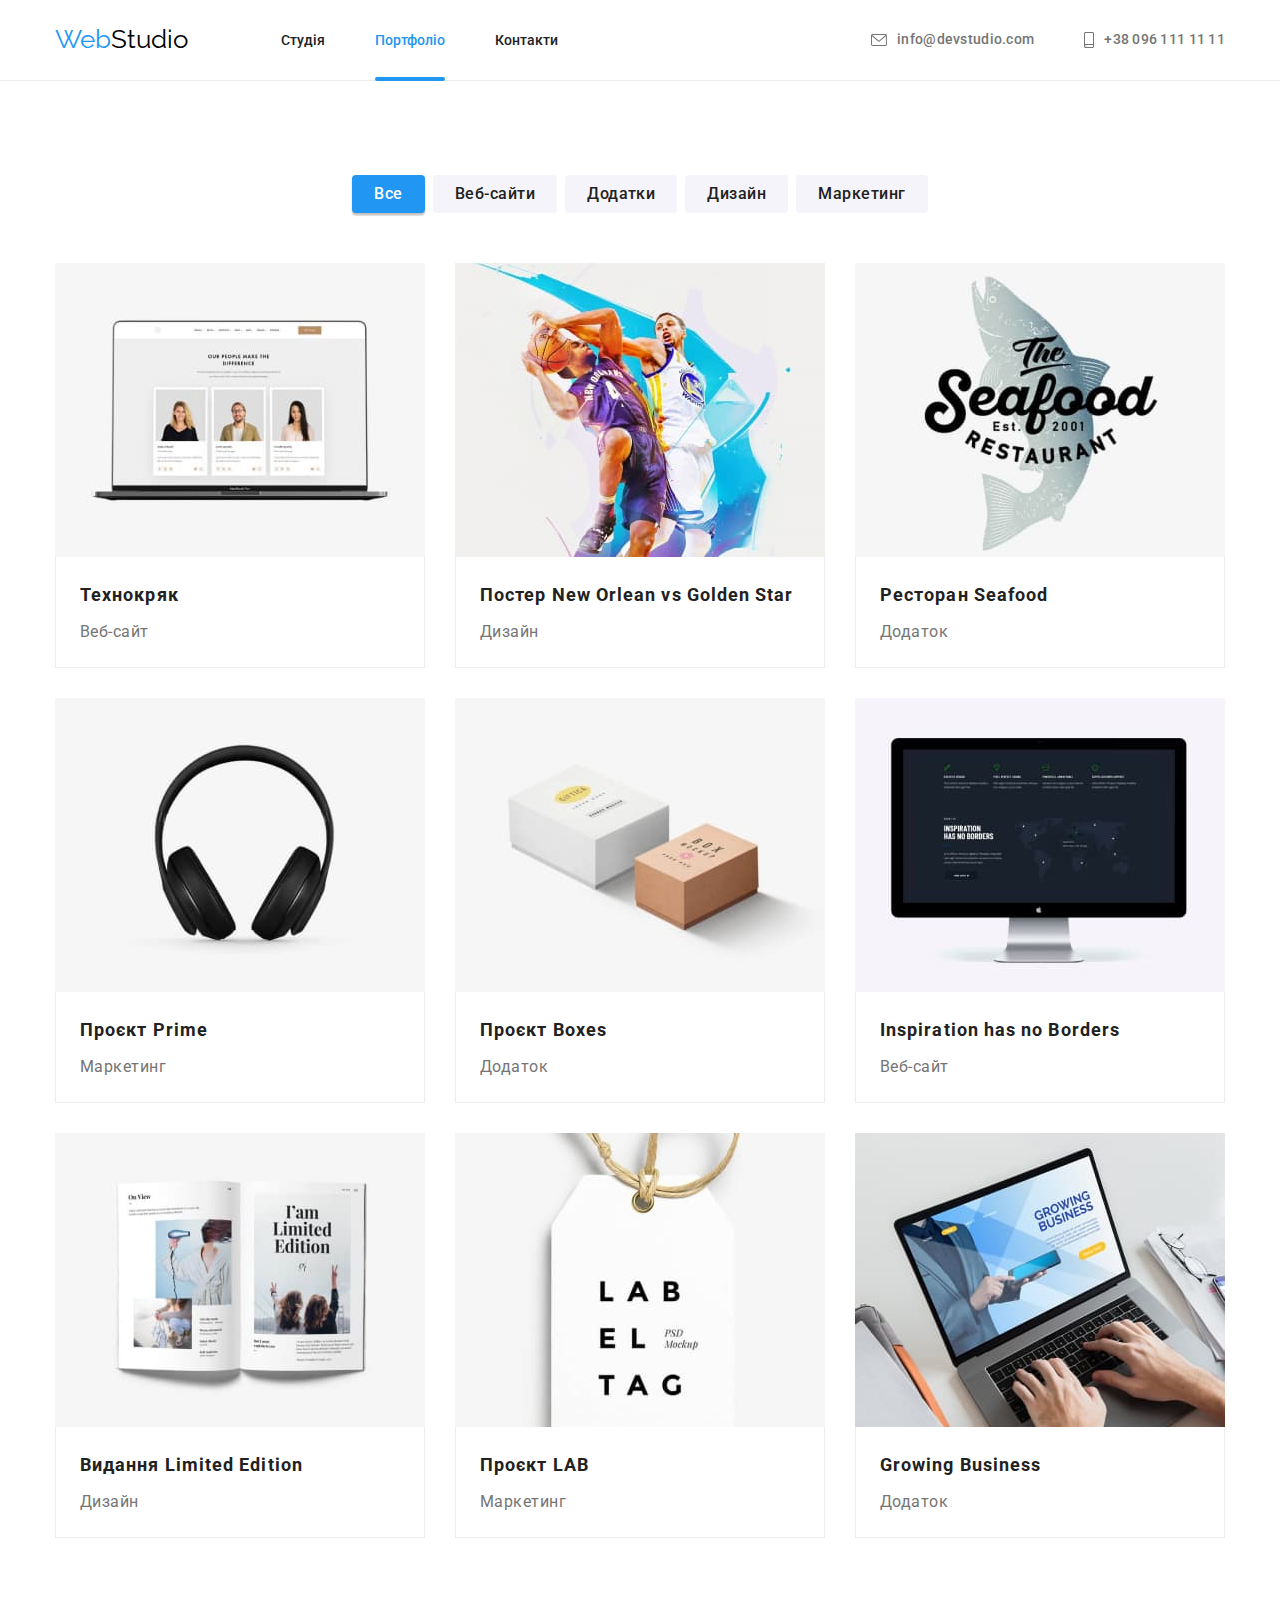
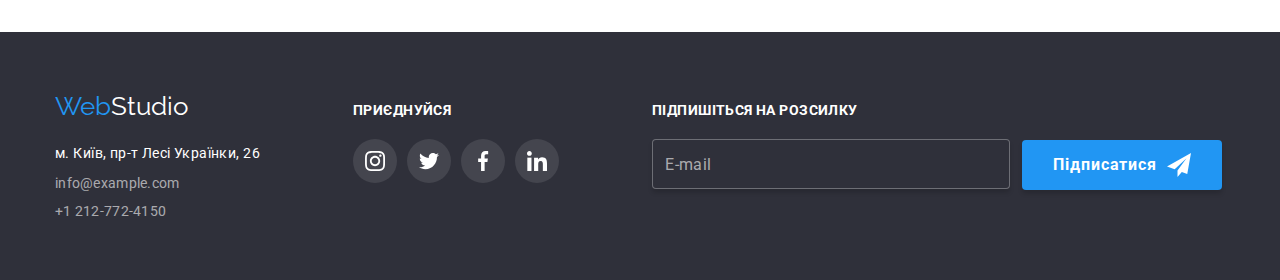
==== portfolio.html @ fcfb80c4 "дз7" ====
<!DOCTYPE html>
<html lang="uk">
  <head>
    <meta charset="UTF-8" />
    <meta http-equiv="X-UA-Compatible" content="IE=edge" />
    <meta name="viewport" content="width=device-width, initial-scale=1.0" />
    <title>Portfolio</title>
    <link rel="preconnect" href="https://fonts.googleapis.com" />
    <link rel="preconnect" href="https://fonts.gstatic.com" crossorigin />
    <link
      href="https://fonts.googleapis.com/css2?family=Raleway:wght@700&family=Roboto:wght@400;500;700;900&display=swap"
      rel="stylesheet"
    />
    <link
      rel="stylesheet"
      href="https://cdnjs.cloudflare.com/ajax/libs/modern-normalize/1.1.0/modern-normalize.min.css"
    />
    <link rel="stylesheet" href="./css/styles.css" />
  </head>
  <body>
    <header>
      <div class="container">
        <a class="logo-header" href="./index.html"
          ><span class="web-logo" lang="en">Web</span>Studio</a
        >
        <nav>
          <ul class="list nav">
            <li><a class="link" href="./index.html">Студія</a></li>
            <li>
              <a class="link current" href="./portfolio.html">Портфоліо</a>
            </li>
            <li><a class="link" href="">Контакти</a></li>
          </ul>
        </nav>
        <ul class="list contacts">
          <li>
            <a class="link contacts" href="mailto:info@devstudio.com">
              <svg class="contact-item mail">
                <use href="./image/icons.svg#letter"></use>
              </svg>
              info@devstudio.com</a
            >
          </li>
          <li>
            <a class="link contacts" href="tel:+380961111111">
              <svg class="contact-item tel">
                <use href="./image/icons.svg#phone"></use>
              </svg>
              +38 096 111 11 11</a
            >
          </li>
        </ul>
      </div>
    </header>
    <main>
      <section class="service">
        <div class="container">
          <h1 class="service-title" hidden>Послуги</h1>
          <ul class="list list-buttons">
            <li>
              <button class="filter-button current" type="button">Все</button>
            </li>
            <li>
              <button class="filter-button" type="button">Веб-сайти</button>
            </li>
            <li>
              <button class="filter-button" type="button">Додатки</button>
            </li>
            <li><button class="filter-button" type="button">Дизайн</button></li>
            <li>
              <button class="filter-button" type="button">Маркетинг</button>
            </li>
          </ul>
          <ul class="list list-service">
            <li>
              <a class="service-card" href="#">
                <div class="service-card-block">
                  <img
                    src="./image/laptop.jpg"
                    alt="Відкритий сайт на ноутбуці"
                    width="370"
                  />
                  <div class="service-card-description">
                    <p>
                      Ресурс пропонує комплексні пропозиції з різним рівнем
                      функціоналу та сервісів. Все це дозволить відвідувачу
                      отримати вичерпні відомості про компанію чи приватну
                      особу.
                    </p>
                  </div>
                </div>
                <div class="card-description">
                  <h2 class="card-title">Технокряк</h2>
                  <p class="card-paragraph">Веб-сайт</p>
                </div>
              </a>
            </li>
            <li>
              <a class="service-card" href="#">
                <div class="service-card-block">
                  <img
                    src="./image/sportsmen.jpg"
                    alt="Відкритий сайт на ноутбуці"
                    width="370"
                  />
                  <div class="service-card-description">
                    <p>
                      Ресурс пропонує комплексні пропозиції з різним рівнем
                      функціоналу та сервісів. Все це дозволить відвідувачу
                      отримати вичерпні відомості про компанію чи приватну
                      особу.
                    </p>
                  </div>
                </div>
                <div class="card-description">
                  <h2 class="card-title">Постер New Orlean vs Golden Star</h2>
                  <p class="card-paragraph">Дизайн</p>
                </div>
              </a>
            </li>
            <li>
              <a class="service-card" href="#">
                <div class="service-card-block">
                  <img
                    src="./image/seafood.jpg"
                    alt="Відкритий сайт на ноутбуці"
                    width="370"
                  />
                  <div class="service-card-description">
                    <p>
                      Ресурс пропонує комплексні пропозиції з різним рівнем
                      функціоналу та сервісів. Все це дозволить відвідувачу
                      отримати вичерпні відомості про компанію чи приватну
                      особу.
                    </p>
                  </div>
                </div>
                <div class="card-description">
                  <h2 class="card-title">Ресторан Seafood</h2>
                  <p class="card-paragraph">Додаток</p>
                </div>
              </a>
            </li>
            <li>
              <a class="service-card" href="#">
                <div class="service-card-block">
                  <img
                    src="./image/headphones.jpg"
                    alt="Відкритий сайт на ноутбуці"
                    width="370"
                  />
                  <div class="service-card-description">
                    <p>
                      Ресурс пропонує комплексні пропозиції з різним рівнем
                      функціоналу та сервісів. Все це дозволить відвідувачу
                      отримати вичерпні відомості про компанію чи приватну
                      особу.
                    </p>
                  </div>
                </div>
                <div class="card-description">
                  <h2 class="card-title">Проєкт Prime</h2>
                  <p class="card-paragraph">Маркетинг</p>
                </div>
              </a>
            </li>
            <li>
              <a class="service-card" href="#">
                <div class="service-card-block">
                  <img
                    src="./image/boxes.jpg"
                    alt="Відкритий сайт на ноутбуці"
                    width="370"
                  />
                  <div class="service-card-description">
                    <p>
                      Ресурс пропонує комплексні пропозиції з різним рівнем
                      функціоналу та сервісів. Все це дозволить відвідувачу
                      отримати вичерпні відомості про компанію чи приватну
                      особу.
                    </p>
                  </div>
                </div>
                <div class="card-description">
                  <h2 class="card-title">Проєкт Boxes</h2>
                  <p class="card-paragraph">Додаток</p>
                </div>
              </a>
            </li>
            <li>
              <a class="service-card" href="#">
                <div class="service-card-block">
                  <img
                    src="./image/monitor.jpg"
                    alt="Відкритий сайт на ноутбуці"
                    width="370"
                  />
                  <div class="service-card-description">
                    <p>
                      Ресурс пропонує комплексні пропозиції з різним рівнем
                      функціоналу та сервісів. Все це дозволить відвідувачу
                      отримати вичерпні відомості про компанію чи приватну
                      особу.
                    </p>
                  </div>
                </div>
                <div class="card-description">
                  <h2 class="card-title">Inspiration has no Borders</h2>
                  <p class="card-paragraph">Веб-сайт</p>
                </div>
              </a>
            </li>
            <li>
              <a class="service-card" href="#">
                <div class="service-card-block">
                  <img
                    src="./image/magazine.jpg"
                    alt="Відкритий сайт на ноутбуці"
                    width="370"
                  />
                  <div class="service-card-description">
                    <p>
                      Ресурс пропонує комплексні пропозиції з різним рівнем
                      функціоналу та сервісів. Все це дозволить відвідувачу
                      отримати вичерпні відомості про компанію чи приватну
                      особу.
                    </p>
                  </div>
                </div>
                <div class="card-description">
                  <h2 class="card-title">Видання Limited Edition</h2>
                  <p class="card-paragraph">Дизайн</p>
                </div>
              </a>
            </li>
            <li>
              <a class="service-card" href="#">
                <div class="service-card-block">
                  <img
                    src="./image/label.jpg"
                    alt="Відкритий сайт на ноутбуці"
                    width="370"
                  />
                  <div class="service-card-description">
                    <p>
                      Ресурс пропонує комплексні пропозиції з різним рівнем
                      функціоналу та сервісів. Все це дозволить відвідувачу
                      отримати вичерпні відомості про компанію чи приватну
                      особу.
                    </p>
                  </div>
                </div>
                <div class="card-description">
                  <h2 class="card-title">Проєкт LAB</h2>
                  <p class="card-paragraph">Маркетинг</p>
                </div>
              </a>
            </li>
            <li>
              <a class="service-card" href="#">
                <div class="service-card-block">
                  <img
                    src="./image/hands_laptop.jpg"
                    alt="Відкритий сайт на ноутбуці"
                    width="370"
                  />
                  <div class="service-card-description">
                    <p>
                      Ресурс пропонує комплексні пропозиції з різним рівнем
                      функціоналу та сервісів. Все це дозволить відвідувачу
                      отримати вичерпні відомості про компанію чи приватну
                      особу.
                    </p>
                  </div>
                </div>
                <div class="card-description">
                  <h2 class="card-title">Growing Business</h2>
                  <p class="card-paragraph">Додаток</p>
                </div>
              </a>
            </li>
          </ul>
        </div>
      </section>
    </main>
    <footer class="footer">
      <div class="container">
        <div>
          <a class="logo-footer" href="./index.html"
            ><span class="web-logo" lang="en">Web</span>Studio</a
          >
          <address class="address">
            <ul class="list">
              <li class="location">м. Київ, пр-т Лесі Українки, 26</li>
              <li>
                <a class="link contacts-footer" href="mailto:info@example.com"
                  >info@example.com</a
                >
              </li>
              <li>
                <a class="link contacts-footer" href="tel:+12127724150"
                  >+1 212-772-4150</a
                >
              </li>
            </ul>
          </address>
        </div>
        <div class="find-us-container">
          <b class="find-us-title">Приєднуйся</b>
          <ul class="list find-us-items">
            <li>
              <a class="find-us-icon-container" href="#">
                <svg class="find-us-icon">
                  <use href="./image/icons.svg#instagram"></use>
                </svg>
              </a>
            </li>
            <li>
              <a class="find-us-icon-container" href="#">
                <svg class="find-us-icon">
                  <use href="./image/icons.svg#twitter"></use>
                </svg>
              </a>
            </li>
            <li>
              <a class="find-us-icon-container" href="#">
                <svg class="find-us-icon">
                  <use href="./image/icons.svg#facebook"></use>
                </svg>
              </a>
            </li>
            <li>
              <a class="find-us-icon-container" href="#">
                <svg class="find-us-icon">
                  <use href="./image/icons.svg#linkedin"></use>
                </svg>
              </a>
            </li>
          </ul>
        </div>
        <div class="follow-us-container">
          <b class="follow-us-title">Підпишіться на розсилку</b>
          <form class="form follow-us-form">
            <input
              type="email"
              name="email"
              placeholder="E-mail"
              class="follow-us-input"
            />
            <button type="submit" class="follow-button">
              Підписатися
              <svg class="follow-button-icon">
                <use href="./image/icons.svg#icon-send"></use>
              </svg>
            </button>
          </form>
      </div>
    </footer>
  </body>
</html>
---- css/styles.css ----
:root {
    --main-color: #212121;
    --accent-color: #2196F3;
    --hero-footer-background-color: #2F303A;
    --paragraph-color: #757575;
    --header-logo-color: #000000;
    --footer-logo-color: #FFFFFF;
    --location-color: #FFFFFF;
    --hero-title-color: #FFFFFF;
    --main-background-color: #FFFFFF;
    --main-button-color: #FFFFFF;
    --filter-button-color: #F5F4FA;
    --team-color: #F5F4FA;
    --team-card-background: #FFFFFF;
    --footer-contacts: rgba(255, 255, 255, 0.6); 
    --border-color: #ECECEC;
    --icons-main-color: #AFB1B8;
    --icons-secondary-color: #FFFFFF;
    --icons-hover-color: #2196F3;
    --find-us-color: #FFFFFF;
    --hero-gradient: rgba(47, 48, 58, 0.4);
    --benefit-item-background: #F5F4FA;
    --icon-background: rgba(255, 255, 255, 0.1);
    --animation-timing-function: cubic-bezier(0.4, 0, 0.2, 1);
    --animation-duration: 250ms;
}

body {
    background-color: var(--main-background-color);
    font-family: 'Roboto', sans-serif;
    color: var(--main-color);
    
}

h1, h2, h3, p, ul {
    margin: 0;
    padding: 0;
}
.container {
    width: 1200px;
    margin-left: auto;
    margin-right: auto;
    padding: 0 15px;
}

header .container {
    display: flex;
    align-items: center;
}

nav {
    margin-left: 93px;
}
.nav {
    display: flex;
}

.nav li:not(:last-child) {
    margin-right: 50px;
}

.list.contacts {
    display: flex;
    margin-left: auto;
}


.contact-item {
    width: 16px;
    height: 12px;
    margin-right: 10px;
    transition: fill var(--animation-duration) var(--animation-timing-function);
}



.list.contacts :not(:last-child){
    margin-right: 50px;
}


.hero .container {
    text-align: center;
    width: 696px;
}

.hero {
    padding: 200px 0; 
    background-image: 
        linear-gradient(to right, var(--hero-gradient), var(--hero-gradient)),
        url(../image/heroimage.jpg);
    background-repeat: no-repeat;
    background-size: cover;
    background-position: center;
    max-width: 1600px;
    margin: 0 auto;
   
}

.benefits {
    padding: 94px 0;
}
.benefits .container .list{
    display: flex;
    gap: 30px;
}

.benefits li {
    flex-basis: calc((100% - 3 * 30px)/4);
}

.services .list {
    display: flex;
    gap: 30px;
}

.benefit {
    width: 270px;
}


.nav .link {
    display: block;
    padding-top: 32px;
    padding-bottom: 32px;
}

.list.contacts .link {
    display: flex;
    align-items: center;
    padding-top: 32px;
    padding-bottom: 32px;
}

.contact-item.mail{
    width: 16px;
    height: 12px;
    fill: #757575;
}

.contact-item.tel {
    width: 10px;
    height: 16px;
    fill: #757575;
}

.contact-item:hover {
    fill: var(--icons-hover-color);
}

.list.contacts .link:hover .contact-item,
.list.contacts .link:focus .contact-item {
    fill:var(--icons-hover-color); 
}

.services {
    padding-bottom: 94px;
}

.team {
    padding-top: 94px;
    padding-bottom: 94px;
}

.customers {
    padding-top: 94px;
    padding-bottom: 94px;
}

.customers ul {
    display: flex;
    gap: 30px;
    justify-content: center;
    list-style: none;
}

.customer-icon {
    fill: var(--icons-main-color);
    width: 106px;
    height: 60px;
    transition: fill var(--animation-duration) var(--animation-timing-function);
}

.customer-container {
    display: flex;
    align-items: center;
    justify-content: center;
    width: 170px;
    height: 92px;
    border: 1px solid var(--icons-main-color);
    border-radius: 4px;
    transition: border-color var(--animation-duration) var(--animation-timing-function);
}

.customer-container:hover,
.customer-container:focus
{
    border-color: var(--icons-hover-color);
}

.customer-container:hover .customer-icon,
.customer-container:focus .customer-icon
 {
    fill: var(--icons-hover-color);
}

.team .container .list {
    display: flex;
    gap: 30px;
}

footer {
    padding-top: 60px;
    padding-bottom: 60px;

}

.web-logo {
    color: var(--accent-color);
}

.logo-header {
    font-family: 'Raleway', sans-serif;
    font-size: 26px;
    color: var(--header-logo-color);
    text-decoration: none;
    padding-top: 24px;
    padding-bottom: 24px;
}
.logo-footer {
    margin-bottom: 20px;
    font-family: 'Raleway', sans-serif;
    font-size: 26px;
    color: var(--footer-logo-color);
    text-decoration: none;
}

footer .list {
    margin-top: 20px;
}

.address {
    font-style: normal;
}

address .list :not(:last-child) {
    margin-bottom: 9px;
}

.link.current {
    color: var(--accent-color);
    position: relative;
}

.service-item{
    position: relative;
    overflow: hidden;
}


.service-decription {
    display: flex;
    align-items: center;
    justify-content: center;
    position: absolute;
    bottom: 0;
    left: 0;
    width: 100%;
    height: 70px;
    transform: translateY(100%);
    background-color: rgba(47, 48, 58, 0.8);
    transition: transform 250ms ease;
}
    
.service-item:hover .service-decription {
    transform: translateY(0%);

}
.service-decription b {
    font-family: 'Roboto';
    font-weight: 700;
    font-size: 14px;
    line-height: 1.14;
    letter-spacing: 0.03em;
    text-transform: uppercase;
    color: #FFFFFF;
}

.link.current::after {
    content: "";
    position: absolute;
    bottom: -1px;
    left: 0;
    width: 100%;
    height: 4px;
    background-color: var(--accent-color);
    border-radius: 2px;
    display: block;
}

.link {
    text-decoration: none;
    color: var(--main-color);
    transition: color var(--animation-duration) var(--animation-timing-function);
}



.link:hover,
.link:focus,
.header-mail:hover,
.header-mail:focus {
    color: var(--accent-color);
}

.contacts {
    font-weight: 500;
    font-size: 14px;
    line-height: 1.14;
    letter-spacing: 0.02em;
    color: var(--paragraph-color);
    text-decoration: none;
}
.contacts-footer {
    font-weight: 400;
    font-size: 14px;
    line-height: 1.14;
    letter-spacing: 0.02em;
    color: var(--footer-contacts);
}
.location {
    font-size: 14px;
    line-height: 1.7;
    letter-spacing: 0.03em;
    color: var(--location-color);
}

.hero, .footer {
    background-color: var(--hero-footer-background-color);
}

.hero-title {
    margin-bottom: 26px;
    text-align: center;
    color: var(--hero-title-color);
    font-weight: 900;
    font-size: 44px;
    line-height: 1.45;
    letter-spacing: 0.06em;
    text-transform: uppercase;
}

.card-title {
    margin-bottom: 4px;

    font-weight: 700;
    font-size: 18px;
    line-height: 2;    
    letter-spacing: 0.06em;
    color: var(--main-color);
}
.card-paragraph {
    line-height: 30px;
    letter-spacing: 0.03em;
    color: var(--paragraph-color);
}
.team-subtitle {
    font-weight: 500;
    font-size: 16px;
    line-height: 1.18;
    letter-spacing: 0.03em;
    color: var(--main-color);
}
.team-professional {
    line-height: 1.8;
    letter-spacing: 0.03em;
    color: var(--paragraph-color);
    margin-bottom: 16px;
}

.benefits-title, 
.services-title, 
.team-title {
    text-align: center;
    font-weight: 700;
    font-size: 36px;
    line-height: 1.16;
    letter-spacing: 0.03em;
    color: var(--main-color);
}

.benefit-icon {
    width: 70px;
    height: 70px;
}

.benefit-item {
    display: flex;
    align-items: center;
    justify-content: center;
    width: 270px;
    height: 120px;
    background-color: var(--benefit-item-background);
    border-radius: 4px;
    margin-bottom: 30px;
    text-align: center;
}
.services-title,
.team-title {
    margin-bottom: 50px;
}

/* списки */
.list {
    list-style-type: none;
}
.nav {
    font-weight: 500;
    font-size: 14px;
}

.service {
    padding-top: 94px;
    padding-bottom: 94px;
}

.service .list-service li {
    flex-basis: calc((100% - 2 * 30px)/3);
}

.service-card {
    text-decoration: none;
    display: block;
    transition: box-shadow var(--animation-duration) var(--animation-timing-function);
}

.service-card-block {
    position: relative;
    overflow: hidden;
}

.service-card-description {
    display: flex;
    align-items: center;
    justify-content: center;
    padding: 24px;
    background-color: rgba(33, 150, 243, 0.9);
    width: 100%;
    height: 100%;
    position: absolute;
    transform: translateY(100%);
    transition: transform var(--animation-duration) var(--animation-timing-function);
}

.service-card-description p {
    font-family: 'Roboto';
    font-weight: 400;
    font-size: 18px;
    line-height: 1.5;
    letter-spacing: 0.03em;
    color: #FFFFFF;
}

.service-card:focus,
.service-card:hover {
    box-shadow: 0px 1px 1px rgba(0, 0, 0, 0.12), 0px 4px 4px rgba(0, 0, 0, 0.06), 1px 4px 6px rgba(0, 0, 0, 0.16);
}

.service-card:focus .service-card-description,
.service-card:hover .service-card-description{
    transform: translateY(-100%);
}

    
.list-buttons {
    justify-content: center;
    display: flex;
    margin-bottom: 50px;
}
.list-buttons :not(:last-child) {
    margin-right: 8px;
}

.list-service {
    display: flex;
    flex-wrap: wrap;
    gap: 30px;
}

.list-service:not(:nth-child(3n)){
    margin-right: 30px;
}


.filter-button {
    padding-top: 6px;
    padding-bottom: 6px;
    padding-left: 22px;
    padding-right: 22px;
    font-family: inherit;
    font-weight: 500;
    font-size: 16px;
    line-height: 1.6;
    text-align: center;
    letter-spacing: 0.03em;
    color: var(--main-color);
    background: var(--filter-button-color);
    border-radius: 4px;
    border: none;
    transition: background-color var(--animation-duration) var(--animation-timing-function), box-shadow 250ms var(--animation-timing-function), color 250ms var(--animation-timing-function);

}

.list-buttons .filter-button.current {
    background-color: var(--accent-color);
    color: var(--main-button-color);
    border: none;
    box-shadow: 0px 3px 1px rgba(0, 0, 0, 0.1), 0px 1px 2px rgba(0, 0, 0, 0.08), 0px 2px 2px rgba(0, 0, 0, 0.12);
}


.main-button {
    background-color: var(--accent-color);
    color: var(--main-button-color);
    border: none;
    cursor: pointer;
}



.filter-button:hover,
.filter-button:focus {
    background-color: var(--accent-color);
    color: var(--main-button-color);
    border: none;
    cursor: pointer;
    box-shadow: 0px 3px 1px rgba(0, 0, 0, 0.1), 0px 1px 2px rgba(0, 0, 0, 0.08), 0px 2px 2px rgba(0, 0, 0, 0.12);
}

.main-button {
    height: 50px;
    padding-left: 32px;
    padding-right: 32px;
    padding-top: 10px;
    padding-bottom: 10px;
    min-width: 216px;

    font-family: inherit;
    font-weight: 700;
    font-size: 16px;
    align-items: center;
    text-align: center;
    letter-spacing: 0.06em;
    background: var(--accent-color);
    border-radius: 4px;
    cursor: pointer;
}


.benefit-title{
    margin-bottom: 10px;

    font-weight: 700;
    font-size: 14px;
    line-height: 1.14;
    letter-spacing: 0.03em;
    text-transform: uppercase;
    color: var(--main-color);
}

.benefit-paragraph {
    font-size: 14px;
    line-height: 1.71;
    letter-spacing: 0.03em;
    color: var(--paragraph-color);
}


.team {
    background-color: var(--team-color);
}

.professional-card {
    width: 270px;
    background-color: var(--team-card-background);
    border-radius: 0px 0px 4px 4px;
    text-align: center;
    padding: 0;
    box-shadow: 0px 1px 3px rgba(0, 0, 0, 0.12), 0px 1px 1px rgba(0, 0, 0, 0.14), 0px 2px 1px rgba(0, 0, 0, 0.2);
    background-color: var(--team-card-background);
    flex-basis: calc((100% - 3 * 30px)/4);
}

.professional-description {
    padding-top: 30px;
    padding-bottom: 30px;
    padding-left: 32px;
    padding-right: 32px;
    text-align: center;
}

.team-subtitle {
    margin-bottom: 10px;
}


.social-items {
    display: flex;
    justify-content: center;
    list-style: none;
    gap: 10px;
}

.social-items li {
    width: 44px;
    height: 44px;
}

.find-us-items li {
    width: 44px;
    height: 44px;
} 

.social-items-container {
    display: flex;
    justify-content: center;
    align-items: center;
    width: 100%;
    height: 100%;
    border-radius: 50px;
    transition: background-color var(--animation-duration) var(--animation-timing-function);
}

.social-items-container:hover .social-icon,
.social-items-container:focus .social-icon {
    fill: var(--icons-secondary-color);
}
.social-items-container:hover,
.social-items-container:focus
 {
    background-color: var(--icons-hover-color);
}

.social-icon {
    width: 20px;
    height: 20px;
    fill: var(--icons-main-color);
    transition: fill var(--animation-duration) var(--animation-timing-function);
}



img {
    display: block;
    max-width: 100%;
    height: auto;
}

.card-description {
    padding-top: 20px;
    padding-bottom: 20px;
    padding-right: 24px;
    padding-left: 24px;
    border-bottom: 1px solid var(--border-color);
    border-left: 1px solid var(--border-color);
    border-right: 1px solid var(--border-color);
}


header {

    border-bottom: 1px solid var(--border-color);
}

.footer .container{
    display: flex;
    align-items: baseline;
    gap: 93px;
}

.find-us-title, .follow-us-title {
    color: var(--find-us-color);
    font-weight: 700;
    font-size: 14px;
    line-height: 1.14;
    letter-spacing: 0.03em;
    text-transform: uppercase;
}




.find-us-icon {
    width: 20px;
    height: 20px;
    fill: var(--icons-secondary-color);
}

.find-us-items {
    display: flex;
    gap: 10px;
    margin: 0;
}

.find-us-icon-container {
    display: flex;
    justify-content: center;
    align-items: center;
    width: 100%;
    height: 100%;
    border-radius: 50px;
    background-color: var(--icon-background);
    transition: background-color 250ms var(--animation-timing-function);
}

.find-us-icon-container:hover,
.find-us-icon-container:focus {
    background-color: var(--icons-hover-color);
}


.backdrop {
    z-index: 2;
    position: fixed;
    top: 0;
    left: 0;
    width: 100%;
    height: 100%;
    background-color: rgba(0, 0, 0, 0.2);
    opacity: 1;
    transition: opacity var(--animation-duration) linear;
}

.modal {
    width: 528px;
    min-height: 581px;
    background-color: var(--main-background-color);
    position: absolute;
    top: 50%;
    left: 50%;
    opacity: 1;
    transform: translate(-50%, -50%);
    transition: transform var(--animation-duration) ease, opacity 250ms ease;
    border-radius: 4px;
    padding: 40px;
    }

.close-btn {
    display: flex;
    align-items: center;
    justify-content: center;
    background-color: var(--main-button-color);
    position: absolute;
    width: 30px;
    height: 30px;
    top: 8px;
    right: 8px;
    border: 1px solid rgba(0, 0, 0, 0.1);
    border-radius: 50px;
    cursor: pointer;
}

.is-hidden {
    pointer-events: none;
    opacity: 0;
    visibility: visible;
}

.backdrop.is-hidden .modal {
    opacity: 0;
    transform: translate(-50%, 100%)
}

.close-modal-icon {
    fill: #000000;
    width: 11px;
    height: 11px;
    transition: fill var(--animation-duration) var(--animation-timing-function);
}

.close-btn:hover .close-modal-icon {
    fill: var(--accent-color);
}

.modal-title {
    text-align: center;
    margin-bottom: 12px;
    font-weight: 700;
    font-size: 20px;
    line-height: 1.15;
    letter-spacing: 0.03em;
    color: #212121;
}

.inputs-container {
    margin-bottom: 20px;
    width: 448px;

}

.inputs-container > :not(:last-child) .form-input {
    margin-bottom: 10px;
    padding-left: 42px;
}
.form-label {
    display: inline-block;
    font-family: inherit;
    font-weight: 400;
    font-size: 12px;
    line-height: 1.16;
    letter-spacing: 0.01em;
    color: #757575;
    margin-bottom: 4px;
}

.form-input {
    width: 448px;
    height: 40px;
    border: 1px solid rgba(33, 33, 33, 0.2);
    border-radius: 4px;
    padding-top: 11px;
    padding-bottom: 11px;
    padding-left: 12px;
    transition: border var(--animation-duration) var(--animation-timing-function);
    font-size: 12px;
    color: var(--main-color);
}

.input{
    position: relative;
}

.input-icon {
    position: absolute;
    top: 11px;
    left: 12px;
    width: 18px;
    height: 18px;
    fill: var(--main-color);
    transition: fill var(--animation-duration) var(--animation-timing-function);
    
}

.form-input:focus {
    border: 1px solid var(--accent-color);
    /* outline: none; */
}

.form-input:focus + .input-icon {
    fill: var(--accent-color);
}

.comment-input {
    width: 100%;
    resize: none;
    height: 120px;
}

.form-input::placeholder {
    font-family: inherit;
    font-weight: 400;
    font-size: 12px;
    line-height: 1.16;
    letter-spacing: 0.01em;
    color: rgba(117, 117, 117, 0.5);
}


form {

    display: flex;
    flex-direction: column;
    justify-content: center;
    align-items: center;
    font-family: 'Roboto', sans-serif;
    
}

.policy-label {
    font-family: 'Roboto';
    font-weight: 400;
    font-size: 14px;
    line-height: 1.7;
    letter-spacing: 0.03em;
    color: #757575;
}

.checkbox-container {
    display: flex;
    gap: 8px;
    align-items: center;
    text-align: center;
    margin-bottom: 30px;
}


.policy-check{
    position: absolute;
    width: 1px;
    height: 1px;
    margin: -1px;
    border: 0;
    padding: 0;
    clip: rect(0 0 0 0);
    overflow: hidden;
}

.policy-check:checked + .check-icon {
    background-image: url(../image/icon-check.svg);
    background-size: contain;
    border: none;
}

.check-icon {
    display: inline-block;
    width: 16px;
    height: 15px;
    border: 2px solid var(--main-color);
    border-radius: 4px;
    background-image: none;
}

.submit-button {
    min-width: 200px;
    height: 50px;
    background-color: var(--accent-color);
    color: var(--main-button-color);
    font-family: inherit;
    font-weight: 700;
    font-size: 16px;
    line-height: 1.8;
    padding: 10px 52px;
    align-items: center;
    text-align: center;
    letter-spacing: 0.06em;
    box-shadow: 0px 4px 4px rgba(0, 0, 0, 0.15);
    border-radius: 4px;
    border: none;
    cursor: pointer;
}

.conditions-link {
    color: var(--accent-color);
}

.follow-us-form {
    display: flex;
    flex-direction: row;
    font-family: 'Roboto', sans-serif;
    align-items: baseline;
}

.follow-us-input {
    width: 358px;
    height: 50px;
    padding-top: 15px;
    padding-bottom: 15px;
    padding-left: 12px;
    margin-top: 20px;
    background-color: #2F303A;
    border: 1px solid rgba(255, 255, 255, 0.3);
    border-radius: 4px;
    color: #FFFFFF;
    margin-right: 12px;
    box-shadow: 0px 4px 4px rgba(0, 0, 0, 0.15);
}

.follow-us-input::placeholder {
    font-family: inherit;
    
    font-weight: 400;
    font-size: 16px;
    line-height: 1.25;
    letter-spacing: 0.03em;
    color: rgba(255, 255, 255, 0.6);
}

.follow-button {
    width: 200px;
    height: 50px;
    background-color: var(--accent-color);
    border: none;
    border-radius: 4px;
    font-family: inherit;
    font-weight: 700;
    font-size: 16px;
    line-height: 1.8;
    letter-spacing: 0.06em;
    color: #FFFFFF;
    display: flex;
    align-items: center;
    justify-content: center;
    cursor: pointer;
    box-shadow: 0px 4px 4px rgba(0, 0, 0, 0.15);
}

.follow-button-icon {
    width: 24px;
    height: 24px;
    margin-left: 10px;
}
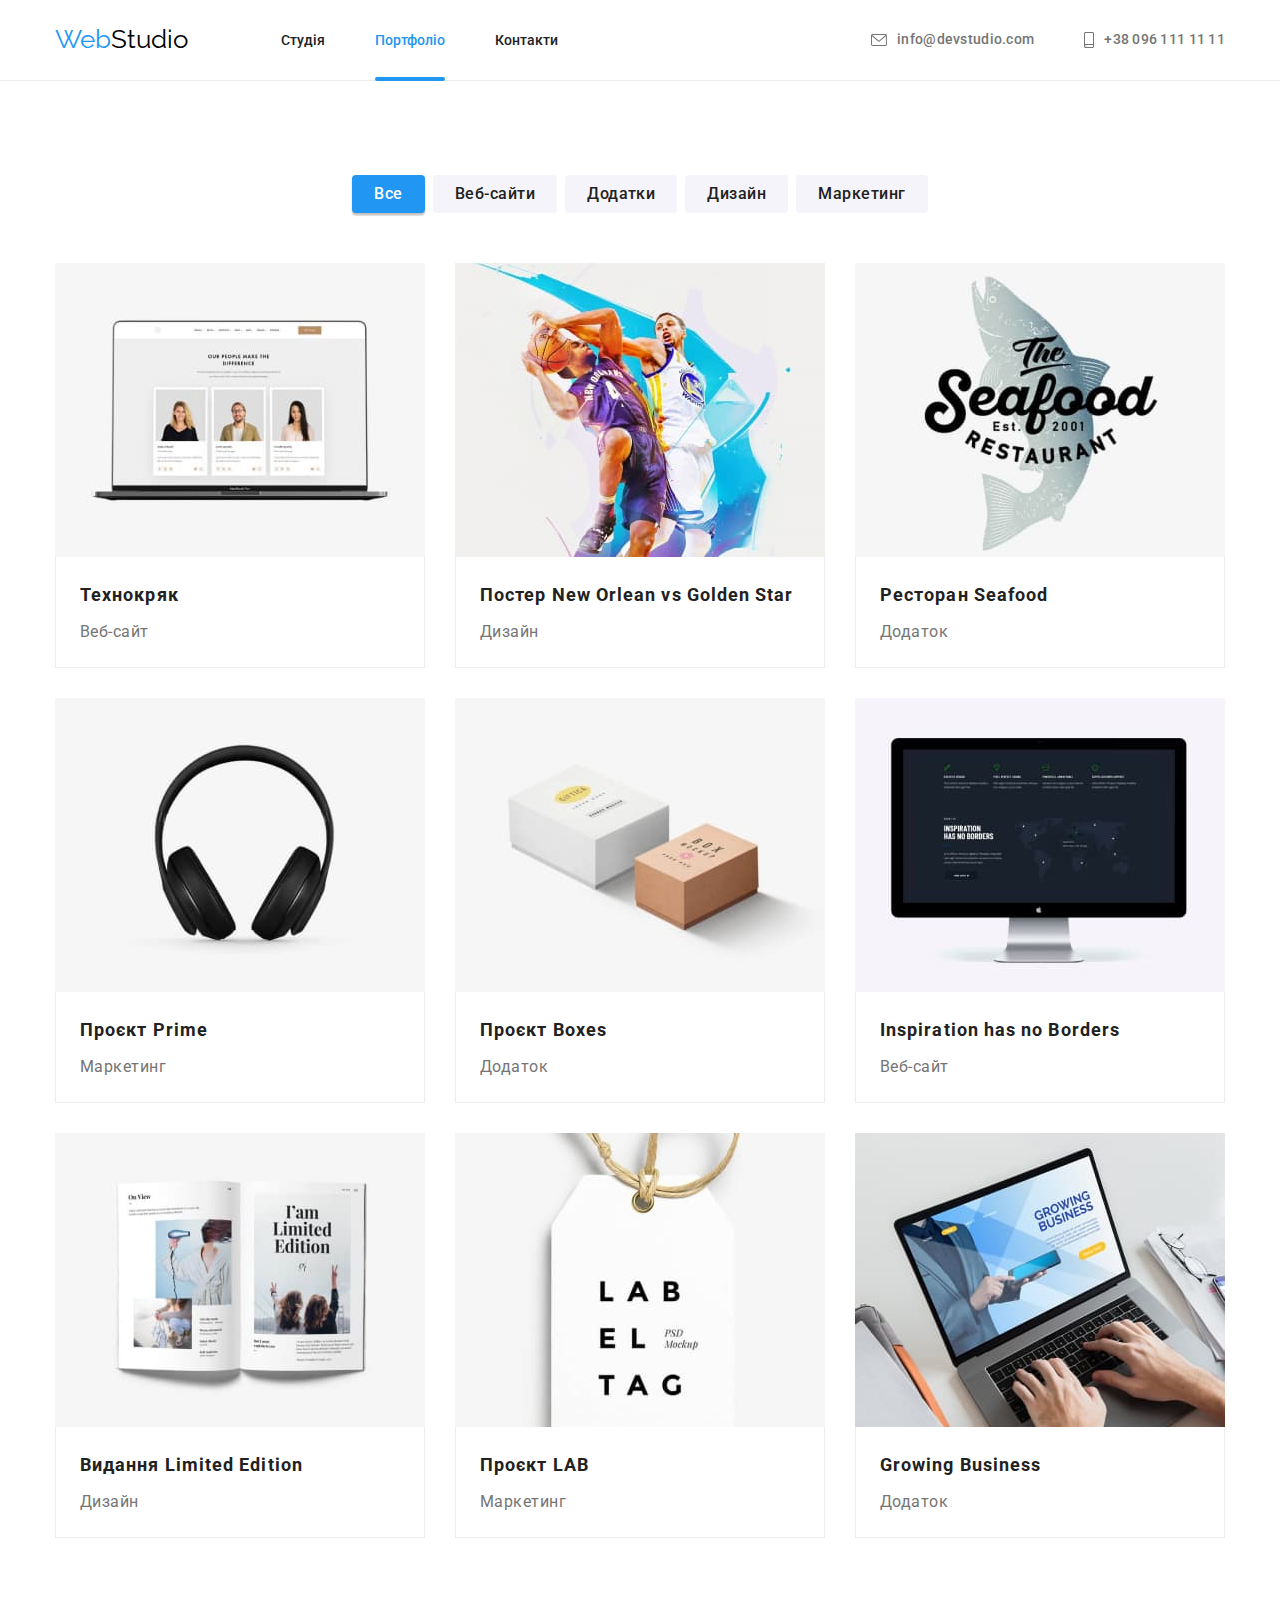
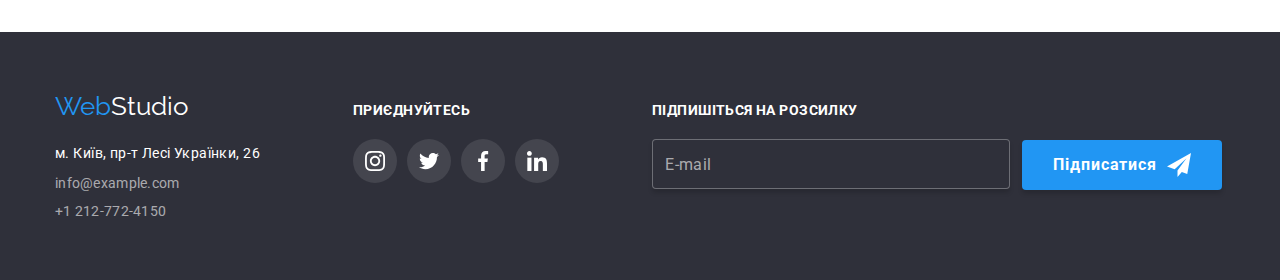
==== commit ef000d11: "дз7" ====
--- a/portfolio.html
+++ b/portfolio.html
@@ -18,32 +18,38 @@
     <link rel="stylesheet" href="./css/styles.css" />
   </head>
   <body>
-    <header>
-      <div class="container">
-        <a class="logo-header" href="./index.html"
-          ><span class="web-logo" lang="en">Web</span>Studio</a
+    <header class="header">
+      <div class="container container__header">
+        <a class="logo logo__header" href="./index.html"
+          ><span class="logo__web" lang="en">Web</span>Studio</a
         >
-        <nav>
-          <ul class="list nav">
-            <li><a class="link" href="./index.html">Студія</a></li>
-            <li>
-              <a class="link current" href="./portfolio.html">Портфоліо</a>
-            </li>
-            <li><a class="link" href="">Контакти</a></li>
+        <nav class="nav">
+          <ul class="list nav__items">
+            <li>
+              <a class="nav__link" href="./index.html">Студія</a>
+            </li>
+            <li>
+              <a
+                class="nav__link nav__link--current"
+                href="./portfolio.html"
+                >Портфоліо</a
+              >
+            </li>
+            <li><a class="nav__link" href="">Контакти</a></li>
           </ul>
         </nav>
-        <ul class="list contacts">
+        <ul class="contacts list">
           <li>
-            <a class="link contacts" href="mailto:info@devstudio.com">
-              <svg class="contact-item mail">
+            <a class="contacts__link" href="mailto:info@devstudio.com">
+              <svg class="contacts__mail-item">
                 <use href="./image/icons.svg#letter"></use>
               </svg>
               info@devstudio.com</a
             >
           </li>
           <li>
-            <a class="link contacts" href="tel:+380961111111">
-              <svg class="contact-item tel">
+            <a class="contacts__link" href="tel:+380961111111">
+              <svg class="contacts__tel-item">
                 <use href="./image/icons.svg#phone"></use>
               </svg>
               +38 096 111 11 11</a
@@ -53,229 +59,236 @@
       </div>
     </header>
     <main>
-      <section class="service">
+      <section class="portfolio">
         <div class="container">
-          <h1 class="service-title" hidden>Послуги</h1>
-          <ul class="list list-buttons">
-            <li>
-              <button class="filter-button current" type="button">Все</button>
-            </li>
-            <li>
-              <button class="filter-button" type="button">Веб-сайти</button>
-            </li>
-            <li>
-              <button class="filter-button" type="button">Додатки</button>
-            </li>
-            <li><button class="filter-button" type="button">Дизайн</button></li>
-            <li>
-              <button class="filter-button" type="button">Маркетинг</button>
+          <h1 class="portfolio__title" hidden>Послуги</h1>
+          <ul class="filter">
+            <li>
+              <button
+                class="filter__button filter__button--current"
+                type="button"
+              >
+                Все
+              </button>
+            </li>
+            <li>
+              <button class="filter__button" type="button">Веб-сайти</button>
+            </li>
+            <li>
+              <button class="filter__button" type="button">Додатки</button>
+            </li>
+            <li>
+              <button class="filter__button" type="button">Дизайн</button>
+            </li>
+            <li>
+              <button class="filter__button" type="button">Маркетинг</button>
             </li>
           </ul>
-          <ul class="list list-service">
-            <li>
-              <a class="service-card" href="#">
-                <div class="service-card-block">
+          <ul class="portfolio-services">
+            <li class="service-card">
+              <a class="service-card__link" href="#">
+                <div class="service-card__container">
                   <img
                     src="./image/laptop.jpg"
                     alt="Відкритий сайт на ноутбуці"
                     width="370"
                   />
-                  <div class="service-card-description">
-                    <p>
-                      Ресурс пропонує комплексні пропозиції з різним рівнем
-                      функціоналу та сервісів. Все це дозволить відвідувачу
-                      отримати вичерпні відомості про компанію чи приватну
-                      особу.
-                    </p>
-                  </div>
-                </div>
-                <div class="card-description">
-                  <h2 class="card-title">Технокряк</h2>
-                  <p class="card-paragraph">Веб-сайт</p>
-                </div>
-              </a>
-            </li>
-            <li>
-              <a class="service-card" href="#">
-                <div class="service-card-block">
+                  <div class="service-card__description-container">
+                    <p class="service-card__description">
+                      Ресурс пропонує комплексні пропозиції з різним рівнем
+                      функціоналу та сервісів. Все це дозволить відвідувачу
+                      отримати вичерпні відомості про компанію чи приватну
+                      особу.
+                    </p>
+                  </div>
+                </div>
+                <div class="service-card__meta">
+                  <h2 class="service-card__title">Технокряк</h2>
+                  <p class="service-card__subtitle">Веб-сайт</p>
+                </div>
+              </a>
+            </li>
+            <li class="service-card">
+              <a class="service-card__link" href="#">
+                <div class="service-card__container">
                   <img
                     src="./image/sportsmen.jpg"
                     alt="Відкритий сайт на ноутбуці"
                     width="370"
                   />
-                  <div class="service-card-description">
-                    <p>
-                      Ресурс пропонує комплексні пропозиції з різним рівнем
-                      функціоналу та сервісів. Все це дозволить відвідувачу
-                      отримати вичерпні відомості про компанію чи приватну
-                      особу.
-                    </p>
-                  </div>
-                </div>
-                <div class="card-description">
-                  <h2 class="card-title">Постер New Orlean vs Golden Star</h2>
-                  <p class="card-paragraph">Дизайн</p>
-                </div>
-              </a>
-            </li>
-            <li>
-              <a class="service-card" href="#">
-                <div class="service-card-block">
+                  <div class="service-card__description-container">
+                    <p class="service-card__description">
+                      Ресурс пропонує комплексні пропозиції з різним рівнем
+                      функціоналу та сервісів. Все це дозволить відвідувачу
+                      отримати вичерпні відомості про компанію чи приватну
+                      особу.
+                    </p>
+                  </div>
+                </div>
+                <div class="service-card__meta">
+                  <h2 class="service-card__title">Постер New Orlean vs Golden Star</h2>
+                  <p class="service-card__subtitle">Дизайн</p>
+                </div>
+              </a>
+            </li class="service-card">
+            <li class="service-card">
+              <a class="service-card__link" href="#">
+                <div class="service-card__container">
                   <img
                     src="./image/seafood.jpg"
                     alt="Відкритий сайт на ноутбуці"
                     width="370"
                   />
-                  <div class="service-card-description">
-                    <p>
-                      Ресурс пропонує комплексні пропозиції з різним рівнем
-                      функціоналу та сервісів. Все це дозволить відвідувачу
-                      отримати вичерпні відомості про компанію чи приватну
-                      особу.
-                    </p>
-                  </div>
-                </div>
-                <div class="card-description">
-                  <h2 class="card-title">Ресторан Seafood</h2>
-                  <p class="card-paragraph">Додаток</p>
-                </div>
-              </a>
-            </li>
-            <li>
-              <a class="service-card" href="#">
-                <div class="service-card-block">
+                  <div class="service-card__description-container">
+                    <p class="service-card__description">
+                      Ресурс пропонує комплексні пропозиції з різним рівнем
+                      функціоналу та сервісів. Все це дозволить відвідувачу
+                      отримати вичерпні відомості про компанію чи приватну
+                      особу.
+                    </p>
+                  </div>
+                </div>
+                <div class="service-card__meta">
+                  <h2 class="service-card__title">Ресторан Seafood</h2>
+                  <p class="service-card__subtitle">Додаток</p>
+                </div>
+              </a>
+            </li>
+            <li class="service-card">
+              <a class="service-card__link" href="#">
+                <div class="service-card__container">
                   <img
                     src="./image/headphones.jpg"
                     alt="Відкритий сайт на ноутбуці"
                     width="370"
                   />
-                  <div class="service-card-description">
-                    <p>
-                      Ресурс пропонує комплексні пропозиції з різним рівнем
-                      функціоналу та сервісів. Все це дозволить відвідувачу
-                      отримати вичерпні відомості про компанію чи приватну
-                      особу.
-                    </p>
-                  </div>
-                </div>
-                <div class="card-description">
-                  <h2 class="card-title">Проєкт Prime</h2>
-                  <p class="card-paragraph">Маркетинг</p>
-                </div>
-              </a>
-            </li>
-            <li>
-              <a class="service-card" href="#">
-                <div class="service-card-block">
+                  <div class="service-card__description-container">
+                    <p class="service-card__description">
+                      Ресурс пропонує комплексні пропозиції з різним рівнем
+                      функціоналу та сервісів. Все це дозволить відвідувачу
+                      отримати вичерпні відомості про компанію чи приватну
+                      особу.
+                    </p>
+                  </div>
+                </div>
+                <div class="service-card__meta">
+                  <h2 class="service-card__title">Проєкт Prime</h2>
+                  <p class="service-card__subtitle">Маркетинг</p>
+                </div>
+              </a>
+            </li>
+            <li class="service-card">
+              <a class="service-card__link" href="#">
+                <div class="service-card__container">
                   <img
                     src="./image/boxes.jpg"
                     alt="Відкритий сайт на ноутбуці"
                     width="370"
                   />
-                  <div class="service-card-description">
-                    <p>
-                      Ресурс пропонує комплексні пропозиції з різним рівнем
-                      функціоналу та сервісів. Все це дозволить відвідувачу
-                      отримати вичерпні відомості про компанію чи приватну
-                      особу.
-                    </p>
-                  </div>
-                </div>
-                <div class="card-description">
-                  <h2 class="card-title">Проєкт Boxes</h2>
-                  <p class="card-paragraph">Додаток</p>
-                </div>
-              </a>
-            </li>
-            <li>
-              <a class="service-card" href="#">
-                <div class="service-card-block">
+                  <div class="service-card__description-container">
+                    <p class="service-card__description">
+                      Ресурс пропонує комплексні пропозиції з різним рівнем
+                      функціоналу та сервісів. Все це дозволить відвідувачу
+                      отримати вичерпні відомості про компанію чи приватну
+                      особу.
+                    </p>
+                  </div>
+                </div>
+                <div class="service-card__meta">
+                  <h2 class="service-card__title">Проєкт Boxes</h2>
+                  <p class="service-card__subtitle">Додаток</p>
+                </div>
+              </a>
+            </li>
+            <li class="service-card">
+              <a class="service-card__link" href="#">
+                <div class="service-card__container">
                   <img
                     src="./image/monitor.jpg"
                     alt="Відкритий сайт на ноутбуці"
                     width="370"
                   />
-                  <div class="service-card-description">
-                    <p>
-                      Ресурс пропонує комплексні пропозиції з різним рівнем
-                      функціоналу та сервісів. Все це дозволить відвідувачу
-                      отримати вичерпні відомості про компанію чи приватну
-                      особу.
-                    </p>
-                  </div>
-                </div>
-                <div class="card-description">
-                  <h2 class="card-title">Inspiration has no Borders</h2>
-                  <p class="card-paragraph">Веб-сайт</p>
-                </div>
-              </a>
-            </li>
-            <li>
-              <a class="service-card" href="#">
-                <div class="service-card-block">
+                  <div class="service-card__description-container">
+                    <p class="service-card__description">
+                      Ресурс пропонує комплексні пропозиції з різним рівнем
+                      функціоналу та сервісів. Все це дозволить відвідувачу
+                      отримати вичерпні відомості про компанію чи приватну
+                      особу.
+                    </p>
+                  </div>
+                </div>
+                <div class="service-card__meta">
+                  <h2 class="service-card__title">Inspiration has no Borders</h2>
+                  <p class="service-card__subtitle">Веб-сайт</p>
+                </div>
+              </a>
+            </li>
+            <li class="service-card">
+              <a class="service-card__link" href="#">
+                <div class="service-card__container">
                   <img
                     src="./image/magazine.jpg"
                     alt="Відкритий сайт на ноутбуці"
                     width="370"
                   />
-                  <div class="service-card-description">
-                    <p>
-                      Ресурс пропонує комплексні пропозиції з різним рівнем
-                      функціоналу та сервісів. Все це дозволить відвідувачу
-                      отримати вичерпні відомості про компанію чи приватну
-                      особу.
-                    </p>
-                  </div>
-                </div>
-                <div class="card-description">
-                  <h2 class="card-title">Видання Limited Edition</h2>
-                  <p class="card-paragraph">Дизайн</p>
-                </div>
-              </a>
-            </li>
-            <li>
-              <a class="service-card" href="#">
-                <div class="service-card-block">
+                  <div class="service-card__description-container">
+                    <p class="service-card__description">
+                      Ресурс пропонує комплексні пропозиції з різним рівнем
+                      функціоналу та сервісів. Все це дозволить відвідувачу
+                      отримати вичерпні відомості про компанію чи приватну
+                      особу.
+                    </p>
+                  </div>
+                </div>
+                <div class="service-card__meta">
+                  <h2 class="service-card__title">Видання Limited Edition</h2>
+                  <p class="service-card__subtitle">Дизайн</p>
+                </div>
+              </a>
+            </li>
+            <li class="service-card">
+              <a class="service-card__link" href="#">
+                <div class="service-card__container">
                   <img
                     src="./image/label.jpg"
                     alt="Відкритий сайт на ноутбуці"
                     width="370"
                   />
-                  <div class="service-card-description">
-                    <p>
-                      Ресурс пропонує комплексні пропозиції з різним рівнем
-                      функціоналу та сервісів. Все це дозволить відвідувачу
-                      отримати вичерпні відомості про компанію чи приватну
-                      особу.
-                    </p>
-                  </div>
-                </div>
-                <div class="card-description">
-                  <h2 class="card-title">Проєкт LAB</h2>
-                  <p class="card-paragraph">Маркетинг</p>
-                </div>
-              </a>
-            </li>
-            <li>
-              <a class="service-card" href="#">
-                <div class="service-card-block">
+                  <div class="service-card__description-container">
+                    <p class="service-card__description">
+                      Ресурс пропонує комплексні пропозиції з різним рівнем
+                      функціоналу та сервісів. Все це дозволить відвідувачу
+                      отримати вичерпні відомості про компанію чи приватну
+                      особу.
+                    </p>
+                  </div>
+                </div>
+                <div class="service-card__meta">
+                  <h2 class="service-card__title">Проєкт LAB</h2>
+                  <p class="service-card__subtitle">Маркетинг</p>
+                </div>
+              </a>
+            </li>
+            <li class="service-card">
+              <a class="service-card__link" href="#">
+                <div class="service-card__container">
                   <img
                     src="./image/hands_laptop.jpg"
                     alt="Відкритий сайт на ноутбуці"
                     width="370"
                   />
-                  <div class="service-card-description">
-                    <p>
-                      Ресурс пропонує комплексні пропозиції з різним рівнем
-                      функціоналу та сервісів. Все це дозволить відвідувачу
-                      отримати вичерпні відомості про компанію чи приватну
-                      особу.
-                    </p>
-                  </div>
-                </div>
-                <div class="card-description">
-                  <h2 class="card-title">Growing Business</h2>
-                  <p class="card-paragraph">Додаток</p>
+                  <div class="service-card__description-container">
+                    <p class="service-card__description">
+                      Ресурс пропонує комплексні пропозиції з різним рівнем
+                      функціоналу та сервісів. Все це дозволить відвідувачу
+                      отримати вичерпні відомості про компанію чи приватну
+                      особу.
+                    </p>
+                  </div>
+                </div>
+                <div class="service-card__meta">
+                  <h2 class="service-card__title">Growing Business</h2>
+                  <p class="service-card__subtitle">Додаток</p>
                 </div>
               </a>
             </li>
@@ -284,68 +297,73 @@
       </section>
     </main>
     <footer class="footer">
-      <div class="container">
+      <div class="container container__footer">
         <div>
-          <a class="logo-footer" href="./index.html"
-            ><span class="web-logo" lang="en">Web</span>Studio</a
+          <a class="logo logo__footer" href="./index.html"
+            ><span class="logo__web" lang="en">Web</span>Studio</a
           >
           <address class="address">
-            <ul class="list">
-              <li class="location">м. Київ, пр-т Лесі Українки, 26</li>
-              <li>
-                <a class="link contacts-footer" href="mailto:info@example.com"
+            <ul class="address-items list">
+              <li class="address-items__location">
+                м. Київ, пр-т Лесі Українки, 26
+              </li>
+              <li class="address-items__mail">
+                <a
+                  class="address-items__mail-link link"
+                  href="mailto:info@example.com"
                   >info@example.com</a
                 >
               </li>
-              <li>
-                <a class="link contacts-footer" href="tel:+12127724150"
+              <li class="address-items__tel">
+                <a class="address-items__tel-link link" href="tel:+12127724150"
                   >+1 212-772-4150</a
                 >
               </li>
             </ul>
           </address>
         </div>
-        <div class="find-us-container">
-          <b class="find-us-title">Приєднуйся</b>
-          <ul class="list find-us-items">
-            <li>
-              <a class="find-us-icon-container" href="#">
-                <svg class="find-us-icon">
+        <div class="find-us">
+          <b class="find-us__title">Приєднуйтесь</b>
+          <ul class="social-items social-items__find-us">
+            <li class="social-link__find-us">
+              <a class="social-link__container__find-us" href="#">
+                <svg class="social-link_icon__find-us">
                   <use href="./image/icons.svg#instagram"></use>
                 </svg>
               </a>
             </li>
-            <li>
-              <a class="find-us-icon-container" href="#">
-                <svg class="find-us-icon">
+            <li class="social-link__find-us">
+              <a class="social-link__container__find-us" href="#">
+                <svg class="social-link_icon__find-us">
                   <use href="./image/icons.svg#twitter"></use>
                 </svg>
               </a>
             </li>
-            <li>
-              <a class="find-us-icon-container" href="#">
-                <svg class="find-us-icon">
+            <li class="social-link__find-us">
+              <a class="social-link__container__find-us" href="#">
+                <svg class="social-link_icon__find-us">
                   <use href="./image/icons.svg#facebook"></use>
                 </svg>
               </a>
             </li>
-            <li>
-              <a class="find-us-icon-container" href="#">
-                <svg class="find-us-icon">
+            <li class="social-link__find-us">
+              <a class="social-link__container__find-us" href="#">
+                <svg class="social-link_icon__find-us">
                   <use href="./image/icons.svg#linkedin"></use>
                 </svg>
               </a>
             </li>
           </ul>
         </div>
-        <div class="follow-us-container">
-          <b class="follow-us-title">Підпишіться на розсилку</b>
-          <form class="form follow-us-form">
+        <div class="follow-us">
+          <b class="follow-us_title">Підпишіться на розсилку</b>
+          <form class="form form__follow-us">
             <input
+              class="form__input__follow-us"
               type="email"
               name="email"
               placeholder="E-mail"
-              class="follow-us-input"
+              required
             />
             <button type="submit" class="follow-button">
               Підписатися
@@ -354,6 +372,7 @@
               </svg>
             </button>
           </form>
+        </div>
       </div>
     </footer>
   </body>
--- a/css/styles.css
+++ b/css/styles.css
@@ -44,43 +44,148 @@
     padding: 0 15px;
 }
 
-header .container {
-    display: flex;
-    align-items: center;
-}
-
-nav {
+ul {
+    list-style: none;
+}
+
+a {
+    text-decoration: none;
+    transition: color var(--animation-duration) var(--animation-timing-function);
+}
+
+img {
+    display: block;
+    max-width: 100%;
+    height: auto;
+}
+
+
+/* блок хедер */
+
+.header {
+    border-bottom: 1px solid var(--border-color);
+}
+
+.container__header {
+    display: flex;
+    align-items: center;
+}
+
+.logo__header {
+    font-family: 'Raleway', sans-serif;
+    font-size: 26px;
+    color: var(--header-logo-color);
+    text-decoration: none;
+    padding-top: 24px;
+    padding-bottom: 24px;
+}
+
+.nav__link.nav__link--current {
+    color: var(--accent-color);
+    position: relative;
+}
+
+.nav__link--current::after {
+    content: "";
+    position: absolute;
+    bottom: -1px;
+    left: 0;
+    width: 100%;
+    height: 4px;
+    background-color: var(--accent-color);
+    border-radius: 2px;
+    display: block;
+}
+
+/* блок навигации*/
+
+.nav {
     margin-left: 93px;
-}
-.nav {
-    display: flex;
+    font-weight: 500;
+    font-size: 14px;
+}
+
+.nav__items {
+    display: flex;
+}
+
+.nav__link {
+    display: block;
+    padding-top: 32px;
+    padding-bottom: 32px;
+    text-decoration: none;
+    color: var(--main-color);
+    transition: color var(--animation-duration) var(--animation-timing-function);
+}
+
+.nav__link:hover,
+.nav__link:focus {
+    color: var(--accent-color);
 }
 
 .nav li:not(:last-child) {
     margin-right: 50px;
 }
 
-.list.contacts {
+
+/* блок контактов */
+
+.contacts {
     display: flex;
     margin-left: auto;
 }
 
-
-.contact-item {
+.contacts__link {
+    display: flex;
+    align-items: center;
+    padding-top: 32px;
+    padding-bottom: 32px;
+    font-weight: 500;
+    font-size: 14px;
+    line-height: 1.14;
+    letter-spacing: 0.02em;
+    color: var(--paragraph-color);
+    text-decoration: none;
+    transition: color var(--animation-duration) var(--animation-timing-function);
+}
+
+.contacts__link:hover,
+.contacts__link:focus {
+    color: var(--accent-color);
+}
+
+.contacts__mail-item {
     width: 16px;
     height: 12px;
+    fill: #757575;
     margin-right: 10px;
     transition: fill var(--animation-duration) var(--animation-timing-function);
 }
 
-
-
-.list.contacts :not(:last-child){
+.contacts__tel-item {
+    width: 10px;
+    height: 16px;
+    fill: #757575;
+    margin-right: 10px;
+    transition: fill var(--animation-duration) var(--animation-timing-function);
+}
+
+.contacts__link:hover .contacts__tel-item,
+.contacts__link:focus .contacts__tel-item,
+.contacts__link:hover .contacts__mail-item,
+.contacts__link:focus .contacts__mail-item {
+    fill: var(--icons-hover-color);
+}
+
+.contacts :not(:last-child) {
     margin-right: 50px;
 }
 
-
-.hero .container {
+/* блок контактов*/
+
+/* блок героя */
+
+.container__hero {
     text-align: center;
     width: 696px;
 }
@@ -95,171 +200,133 @@
     background-position: center;
     max-width: 1600px;
     margin: 0 auto;
+    background-color: var(--hero-footer-background-color);
    
 }
+
+
+
+.hero-title {
+    margin-bottom: 26px;
+    text-align: center;
+    color: var(--hero-title-color);
+    font-weight: 900;
+    font-size: 44px;
+    line-height: 1.45;
+    letter-spacing: 0.06em;
+    text-transform: uppercase;
+}
+
+.main-button {
+    background-color: var(--accent-color);
+    color: var(--main-button-color);
+    border: none;
+    cursor: pointer;
+    height: 50px;
+    padding-left: 32px;
+    padding-right: 32px;
+    padding-top: 10px;
+    padding-bottom: 10px;
+    min-width: 216px;
+    font-family: inherit;
+    font-weight: 700;
+    font-size: 16px;
+    align-items: center;
+    text-align: center;
+    letter-spacing: 0.06em;
+    border-radius: 4px;
+}
+
+/* блок переваг */
 
 .benefits {
     padding: 94px 0;
 }
-.benefits .container .list{
+
+.benefits__title {
+    text-align: center;
+    font-weight: 700;
+    font-size: 36px;
+    line-height: 1.16;
+    letter-spacing: 0.03em;
+    color: var(--main-color);
+}
+
+.benefits__items{
     display: flex;
     gap: 30px;
 }
 
-.benefits li {
+.benefit{
     flex-basis: calc((100% - 3 * 30px)/4);
-}
-
-.services .list {
-    display: flex;
-    gap: 30px;
-}
-
-.benefit {
     width: 270px;
 }
 
-
-.nav .link {
-    display: block;
-    padding-top: 32px;
-    padding-bottom: 32px;
-}
-
-.list.contacts .link {
-    display: flex;
-    align-items: center;
-    padding-top: 32px;
-    padding-bottom: 32px;
-}
-
-.contact-item.mail{
-    width: 16px;
-    height: 12px;
-    fill: #757575;
-}
-
-.contact-item.tel {
-    width: 10px;
-    height: 16px;
-    fill: #757575;
-}
-
-.contact-item:hover {
-    fill: var(--icons-hover-color);
-}
-
-.list.contacts .link:hover .contact-item,
-.list.contacts .link:focus .contact-item {
-    fill:var(--icons-hover-color); 
-}
+.benefit__item {
+    display: flex;
+    align-items: center;
+    justify-content: center;
+    width: 270px;
+    height: 120px;
+    background-color: var(--benefit-item-background);
+    border-radius: 4px;
+    margin-bottom: 30px;
+    text-align: center;
+}
+
+.benefit__icon {
+    width: 70px;
+    height: 70px;
+}
+
+.benefit__title {
+    margin-bottom: 10px;
+    font-weight: 700;
+    font-size: 14px;
+    line-height: 1.14;
+    letter-spacing: 0.03em;
+    text-transform: uppercase;
+    color: var(--main-color);
+}
+
+.benefit__paragraph {
+    font-size: 14px;
+    line-height: 1.71;
+    letter-spacing: 0.03em;
+    color: var(--paragraph-color);
+}
+
+
+
+
+
+/* блок пропозицій */
 
 .services {
     padding-bottom: 94px;
 }
 
-.team {
-    padding-top: 94px;
-    padding-bottom: 94px;
-}
-
-.customers {
-    padding-top: 94px;
-    padding-bottom: 94px;
-}
-
-.customers ul {
+.services__title {
+    text-align: center;
+    font-weight: 700;
+    font-size: 36px;
+    line-height: 1.16;
+    letter-spacing: 0.03em;
+    color: var(--main-color);
+    margin-bottom: 50px;
+}
+
+.services__items {
     display: flex;
     gap: 30px;
-    justify-content: center;
-    list-style: none;
-}
-
-.customer-icon {
-    fill: var(--icons-main-color);
-    width: 106px;
-    height: 60px;
-    transition: fill var(--animation-duration) var(--animation-timing-function);
-}
-
-.customer-container {
-    display: flex;
-    align-items: center;
-    justify-content: center;
-    width: 170px;
-    height: 92px;
-    border: 1px solid var(--icons-main-color);
-    border-radius: 4px;
-    transition: border-color var(--animation-duration) var(--animation-timing-function);
-}
-
-.customer-container:hover,
-.customer-container:focus
-{
-    border-color: var(--icons-hover-color);
-}
-
-.customer-container:hover .customer-icon,
-.customer-container:focus .customer-icon
- {
-    fill: var(--icons-hover-color);
-}
-
-.team .container .list {
-    display: flex;
-    gap: 30px;
-}
-
-footer {
-    padding-top: 60px;
-    padding-bottom: 60px;
-
-}
-
-.web-logo {
-    color: var(--accent-color);
-}
-
-.logo-header {
-    font-family: 'Raleway', sans-serif;
-    font-size: 26px;
-    color: var(--header-logo-color);
-    text-decoration: none;
-    padding-top: 24px;
-    padding-bottom: 24px;
-}
-.logo-footer {
-    margin-bottom: 20px;
-    font-family: 'Raleway', sans-serif;
-    font-size: 26px;
-    color: var(--footer-logo-color);
-    text-decoration: none;
-}
-
-footer .list {
-    margin-top: 20px;
-}
-
-.address {
-    font-style: normal;
-}
-
-address .list :not(:last-child) {
-    margin-bottom: 9px;
-}
-
-.link.current {
-    color: var(--accent-color);
-    position: relative;
-}
-
-.service-item{
+}
+
+.service {
     position: relative;
     overflow: hidden;
 }
 
-
-.service-decription {
+.service__description-block {
     display: flex;
     align-items: center;
     justify-content: center;
@@ -272,12 +339,8 @@
     background-color: rgba(47, 48, 58, 0.8);
     transition: transform 250ms ease;
 }
-    
-.service-item:hover .service-decription {
-    transform: translateY(0%);
-
-}
-.service-decription b {
+
+.service__description{
     font-family: 'Roboto';
     font-weight: 700;
     font-size: 14px;
@@ -287,213 +350,181 @@
     color: #FFFFFF;
 }
 
-.link.current::after {
-    content: "";
-    position: absolute;
-    bottom: -1px;
-    left: 0;
-    width: 100%;
-    height: 4px;
-    background-color: var(--accent-color);
-    border-radius: 2px;
-    display: block;
-}
-
-.link {
-    text-decoration: none;
+.service:hover .service__description-block {
+    transform: translateY(0%);
+
+}
+
+/* блок команди */
+
+.team {
+    padding-top: 94px;
+    padding-bottom: 94px;
+    background-color: var(--team-color);
+}
+
+
+
+.team__title {
+    text-align: center;
+    font-weight: 700;
+    font-size: 36px;
+    line-height: 1.16;
+    letter-spacing: 0.03em;
     color: var(--main-color);
-    transition: color var(--animation-duration) var(--animation-timing-function);
-}
-
-
-
-.link:hover,
-.link:focus,
-.header-mail:hover,
-.header-mail:focus {
-    color: var(--accent-color);
-}
-
-.contacts {
-    font-weight: 500;
-    font-size: 14px;
-    line-height: 1.14;
-    letter-spacing: 0.02em;
+    margin-bottom: 50px;
+}
+
+.team-items {
+    display: flex;
+    gap: 30px;
+}
+
+.professional {
+    width: 270px;
+    background-color: var(--team-card-background);
+    border-radius: 0px 0px 4px 4px;
+    text-align: center;
+    padding: 0;
+    box-shadow: 0px 1px 3px rgba(0, 0, 0, 0.12), 0px 1px 1px rgba(0, 0, 0, 0.14), 0px 2px 1px rgba(0, 0, 0, 0.2);
+    background-color: var(--team-card-background);
+    flex-basis: calc((100% - 3 * 30px)/4);
+}
+
+.professional__description-block {
+    padding-top: 30px;
+    padding-bottom: 30px;
+    padding-left: 32px;
+    padding-right: 32px;
+    text-align: center;
+}
+
+.professional__description {
+    line-height: 1.8;
+    letter-spacing: 0.03em;
     color: var(--paragraph-color);
-    text-decoration: none;
-}
-.contacts-footer {
-    font-weight: 400;
-    font-size: 14px;
-    line-height: 1.14;
-    letter-spacing: 0.02em;
-    color: var(--footer-contacts);
-}
-.location {
-    font-size: 14px;
-    line-height: 1.7;
-    letter-spacing: 0.03em;
-    color: var(--location-color);
-}
-
-.hero, .footer {
-    background-color: var(--hero-footer-background-color);
-}
-
-.hero-title {
-    margin-bottom: 26px;
-    text-align: center;
-    color: var(--hero-title-color);
-    font-weight: 900;
-    font-size: 44px;
-    line-height: 1.45;
-    letter-spacing: 0.06em;
-    text-transform: uppercase;
-}
-
-.card-title {
-    margin-bottom: 4px;
-
-    font-weight: 700;
-    font-size: 18px;
-    line-height: 2;    
-    letter-spacing: 0.06em;
-    color: var(--main-color);
-}
-.card-paragraph {
-    line-height: 30px;
-    letter-spacing: 0.03em;
-    color: var(--paragraph-color);
-}
-.team-subtitle {
+    margin-bottom: 16px;
+}
+
+.professional__title{
     font-weight: 500;
     font-size: 16px;
     line-height: 1.18;
     letter-spacing: 0.03em;
     color: var(--main-color);
-}
-.team-professional {
-    line-height: 1.8;
-    letter-spacing: 0.03em;
-    color: var(--paragraph-color);
-    margin-bottom: 16px;
-}
-
-.benefits-title, 
-.services-title, 
-.team-title {
+    margin-bottom: 10px;
+}
+
+.social-items {
+    display: flex;
+    justify-content: center;
+    list-style: none;
+    gap: 10px;
+}
+
+.social-link {
+    width: 44px;
+    height: 44px;
+}
+
+
+.social-link__container {
+    display: flex;
+    justify-content: center;
+    align-items: center;
+    width: 100%;
+    height: 100%;
+    border-radius: 50px;
+    transition: background-color var(--animation-duration) var(--animation-timing-function);
+}
+
+.social-link__container:hover .social-link__icon,
+.social-link__container:focus .social-link__icon {
+    fill: var(--icons-secondary-color);
+}
+
+.social-link__container:hover,
+.social-link__container:focus {
+    background-color: var(--icons-hover-color);
+}
+
+.social-link__icon {
+    width: 20px;
+    height: 20px;
+    fill: var(--icons-main-color);
+    transition: fill var(--animation-duration) var(--animation-timing-function);
+}
+
+/* блок клієнтів*/
+
+.customers {
+    padding-top: 94px;
+    padding-bottom: 94px;
+}
+
+.customers__title {
     text-align: center;
     font-weight: 700;
     font-size: 36px;
     line-height: 1.16;
     letter-spacing: 0.03em;
     color: var(--main-color);
-}
-
-.benefit-icon {
-    width: 70px;
-    height: 70px;
-}
-
-.benefit-item {
-    display: flex;
-    align-items: center;
-    justify-content: center;
-    width: 270px;
-    height: 120px;
-    background-color: var(--benefit-item-background);
+    margin-bottom: 50px;
+}
+
+.customers-items {
+    display: flex;
+    gap: 30px;
+    justify-content: center;
+    list-style: none;
+}
+
+.customer__container {
+    display: flex;
+    align-items: center;
+    justify-content: center;
+    width: 170px;
+    height: 92px;
+    border: 1px solid var(--icons-main-color);
     border-radius: 4px;
-    margin-bottom: 30px;
-    text-align: center;
-}
-.services-title,
-.team-title {
-    margin-bottom: 50px;
-}
-
-/* списки */
-.list {
-    list-style-type: none;
-}
-.nav {
-    font-weight: 500;
-    font-size: 14px;
-}
-
-.service {
+    transition: border-color var(--animation-duration) var(--animation-timing-function);
+}
+
+.customer__icon {
+    fill: var(--icons-main-color);
+    width: 106px;
+    height: 60px;
+    transition: fill var(--animation-duration) var(--animation-timing-function);
+}
+
+.customer__container:hover,
+.customer__container:focus {
+    border-color: var(--icons-hover-color);
+}
+
+.customer__container:hover .customer__icon,
+.customer__container:focus .customer__icon {
+    fill: var(--icons-hover-color);
+}
+
+
+
+/* портфоліо */
+
+.portfolio {
     padding-top: 94px;
     padding-bottom: 94px;
 }
 
-.service .list-service li {
-    flex-basis: calc((100% - 2 * 30px)/3);
-}
-
-.service-card {
-    text-decoration: none;
-    display: block;
-    transition: box-shadow var(--animation-duration) var(--animation-timing-function);
-}
-
-.service-card-block {
-    position: relative;
-    overflow: hidden;
-}
-
-.service-card-description {
-    display: flex;
-    align-items: center;
-    justify-content: center;
-    padding: 24px;
-    background-color: rgba(33, 150, 243, 0.9);
-    width: 100%;
-    height: 100%;
-    position: absolute;
-    transform: translateY(100%);
-    transition: transform var(--animation-duration) var(--animation-timing-function);
-}
-
-.service-card-description p {
-    font-family: 'Roboto';
-    font-weight: 400;
-    font-size: 18px;
-    line-height: 1.5;
-    letter-spacing: 0.03em;
-    color: #FFFFFF;
-}
-
-.service-card:focus,
-.service-card:hover {
-    box-shadow: 0px 1px 1px rgba(0, 0, 0, 0.12), 0px 4px 4px rgba(0, 0, 0, 0.06), 1px 4px 6px rgba(0, 0, 0, 0.16);
-}
-
-.service-card:focus .service-card-description,
-.service-card:hover .service-card-description{
-    transform: translateY(-100%);
-}
-
-    
-.list-buttons {
+
+.filter {
     justify-content: center;
     display: flex;
     margin-bottom: 50px;
-}
-.list-buttons :not(:last-child) {
-    margin-right: 8px;
-}
-
-.list-service {
-    display: flex;
-    flex-wrap: wrap;
-    gap: 30px;
-}
-
-.list-service:not(:nth-child(3n)){
-    margin-right: 30px;
-}
-
-
-.filter-button {
+    gap: 8px;
+}
+
+.filter__button {
     padding-top: 6px;
     padding-bottom: 6px;
     padding-left: 22px;
@@ -509,28 +540,10 @@
     border-radius: 4px;
     border: none;
     transition: background-color var(--animation-duration) var(--animation-timing-function), box-shadow 250ms var(--animation-timing-function), color 250ms var(--animation-timing-function);
-
-}
-
-.list-buttons .filter-button.current {
-    background-color: var(--accent-color);
-    color: var(--main-button-color);
-    border: none;
-    box-shadow: 0px 3px 1px rgba(0, 0, 0, 0.1), 0px 1px 2px rgba(0, 0, 0, 0.08), 0px 2px 2px rgba(0, 0, 0, 0.12);
-}
-
-
-.main-button {
-    background-color: var(--accent-color);
-    color: var(--main-button-color);
-    border: none;
-    cursor: pointer;
-}
-
-
-
-.filter-button:hover,
-.filter-button:focus {
+}
+
+.filter__button:hover,
+.filter__button:focus {
     background-color: var(--accent-color);
     color: var(--main-button-color);
     border: none;
@@ -538,126 +551,64 @@
     box-shadow: 0px 3px 1px rgba(0, 0, 0, 0.1), 0px 1px 2px rgba(0, 0, 0, 0.08), 0px 2px 2px rgba(0, 0, 0, 0.12);
 }
 
-.main-button {
-    height: 50px;
-    padding-left: 32px;
-    padding-right: 32px;
-    padding-top: 10px;
-    padding-bottom: 10px;
-    min-width: 216px;
-
-    font-family: inherit;
-    font-weight: 700;
-    font-size: 16px;
-    align-items: center;
-    text-align: center;
-    letter-spacing: 0.06em;
-    background: var(--accent-color);
-    border-radius: 4px;
-    cursor: pointer;
-}
-
-
-.benefit-title{
-    margin-bottom: 10px;
-
-    font-weight: 700;
-    font-size: 14px;
-    line-height: 1.14;
-    letter-spacing: 0.03em;
-    text-transform: uppercase;
-    color: var(--main-color);
-}
-
-.benefit-paragraph {
-    font-size: 14px;
-    line-height: 1.71;
-    letter-spacing: 0.03em;
-    color: var(--paragraph-color);
-}
-
-
-.team {
-    background-color: var(--team-color);
-}
-
-.professional-card {
-    width: 270px;
-    background-color: var(--team-card-background);
-    border-radius: 0px 0px 4px 4px;
-    text-align: center;
-    padding: 0;
-    box-shadow: 0px 1px 3px rgba(0, 0, 0, 0.12), 0px 1px 1px rgba(0, 0, 0, 0.14), 0px 2px 1px rgba(0, 0, 0, 0.2);
-    background-color: var(--team-card-background);
-    flex-basis: calc((100% - 3 * 30px)/4);
-}
-
-.professional-description {
-    padding-top: 30px;
-    padding-bottom: 30px;
-    padding-left: 32px;
-    padding-right: 32px;
-    text-align: center;
-}
-
-.team-subtitle {
-    margin-bottom: 10px;
-}
-
-
-.social-items {
-    display: flex;
-    justify-content: center;
-    list-style: none;
-    gap: 10px;
-}
-
-.social-items li {
-    width: 44px;
-    height: 44px;
-}
-
-.find-us-items li {
-    width: 44px;
-    height: 44px;
-} 
-
-.social-items-container {
-    display: flex;
-    justify-content: center;
-    align-items: center;
+.filter__button--current {
+    background-color: var(--accent-color);
+    color: var(--main-button-color);
+    border: none;
+    box-shadow: 0px 3px 1px rgba(0, 0, 0, 0.1), 0px 1px 2px rgba(0, 0, 0, 0.08), 0px 2px 2px rgba(0, 0, 0, 0.12);
+}
+
+.portfolio-services {
+    display: flex;
+    flex-wrap: wrap;
+    gap: 30px;
+}
+
+.portfolio-services__card {
+    text-decoration: none;
+    display: block;
+    transition: box-shadow var(--animation-duration) var(--animation-timing-function);
+}
+
+.service-card {
+    flex-basis: calc((100% - 2 * 30px)/3);
+    transition: box-shadow var(--animation-duration) var(--animation-timing-function);
+}
+.service-card__link {
+    text-decoration: none;
+    display: block;
+    transition: box-shadow var(--animation-duration) var(--animation-timing-function);
+}
+
+.service-card__container {
+    position: relative;
+    overflow: hidden;
+}
+
+.service-card__description-container {
+    display: flex;
+    align-items: center;
+    justify-content: center;
+    padding: 24px;
+    background-color: rgba(33, 150, 243, 0.9);
     width: 100%;
     height: 100%;
-    border-radius: 50px;
-    transition: background-color var(--animation-duration) var(--animation-timing-function);
-}
-
-.social-items-container:hover .social-icon,
-.social-items-container:focus .social-icon {
-    fill: var(--icons-secondary-color);
-}
-.social-items-container:hover,
-.social-items-container:focus
- {
-    background-color: var(--icons-hover-color);
-}
-
-.social-icon {
-    width: 20px;
-    height: 20px;
-    fill: var(--icons-main-color);
-    transition: fill var(--animation-duration) var(--animation-timing-function);
-}
-
-
-
-img {
-    display: block;
-    max-width: 100%;
-    height: auto;
-}
-
-.card-description {
+    position: absolute;
+    transform: translateY(100%);
+    transition: transform var(--animation-duration) var(--animation-timing-function);
+}
+
+.service-card__description {
+    font-family: 'Roboto';
+    font-weight: 400;
+    font-size: 18px;
+    line-height: 1.5;
+    letter-spacing: 0.03em;
+    color: #FFFFFF;
+}
+
+
+.service-card__meta {
     padding-top: 20px;
     padding-bottom: 20px;
     padding-right: 24px;
@@ -667,43 +618,127 @@
     border-right: 1px solid var(--border-color);
 }
 
-
-header {
-
-    border-bottom: 1px solid var(--border-color);
-}
-
-.footer .container{
+.service-card__title {
+    margin-bottom: 4px;
+
+    font-weight: 700;
+    font-size: 18px;
+    line-height: 2;    
+    letter-spacing: 0.06em;
+    color: var(--main-color);
+}
+
+
+.service-card__subtitle {
+    line-height: 30px;
+    letter-spacing: 0.03em;
+    color: var(--paragraph-color);
+}
+
+.service-card:focus,
+.service-card:hover {
+    box-shadow: 0px 1px 1px rgba(0, 0, 0, 0.12), 0px 4px 4px rgba(0, 0, 0, 0.06), 1px 4px 6px rgba(0, 0, 0, 0.16);
+}
+
+.service-card:focus .service-card__description-container,
+.service-card:hover .service-card__description-container {
+    transform: translateY(-100%);
+}
+
+/*блок футер*/
+
+.footer {
+    padding-top: 60px;
+    padding-bottom: 60px;
+    background-color: var(--hero-footer-background-color);
+}
+
+.container__footer {
     display: flex;
     align-items: baseline;
     gap: 93px;
 }
 
-.find-us-title, .follow-us-title {
-    color: var(--find-us-color);
-    font-weight: 700;
+.logo__footer {
+    margin-bottom: 20px;
+    font-family: 'Raleway', sans-serif;
+    font-size: 26px;
+    color: var(--footer-logo-color);
+    text-decoration: none;
+}
+
+.logo__web {
+    color: var(--accent-color);
+}
+
+/* блок адреса футер */
+
+.address-items {
+    margin-top: 20px;
+}
+
+.address {
+    font-style: normal;
+}
+
+.address-items__location {
+    font-size: 14px;
+    line-height: 1.7;
+    letter-spacing: 0.03em;
+    color: var(--location-color);
+}
+
+
+.address-items__mail-link,
+.address-items__tel-link {
+    font-weight: 400;
     font-size: 14px;
     line-height: 1.14;
+    letter-spacing: 0.02em;
+    color: var(--footer-contacts);
+}
+
+.address-items__mail:hover .address-items__mail-link,
+.address-items__tel:hover .address-items__tel-link {
+    color: var(--accent-color);
+}
+
+address .list :not(:last-child) {
+    margin-bottom: 9px;
+}
+
+
+
+
+/* блок приєднуйтесь футер */
+
+.find-us__title {
+    color: var(--find-us-color);
+    font-weight: 700;
+    font-size: 14px;
+    line-height: 1.14;
     letter-spacing: 0.03em;
     text-transform: uppercase;
 }
 
-
-
-
-.find-us-icon {
+.social-link_icon__find-us {
     width: 20px;
     height: 20px;
     fill: var(--icons-secondary-color);
 }
 
-.find-us-items {
+.social-items__find-us {
     display: flex;
     gap: 10px;
-    margin: 0;
-}
-
-.find-us-icon-container {
+    margin-top: 20px;
+}
+
+.social-link__find-us {
+    width: 44px;
+    height: 44px;
+}
+
+.social-link__container__find-us {
     display: flex;
     justify-content: center;
     align-items: center;
@@ -714,11 +749,82 @@
     transition: background-color 250ms var(--animation-timing-function);
 }
 
-.find-us-icon-container:hover,
-.find-us-icon-container:focus {
+.social-link__container__find-us:hover,
+.social-link__container__find-us:focus {
     background-color: var(--icons-hover-color);
 }
 
+
+/* блок підпишіться футер*/
+
+.follow-us_title {
+    color: var(--find-us-color);
+    font-weight: 700;
+    font-size: 14px;
+    line-height: 1.14;
+    letter-spacing: 0.03em;
+    text-transform: uppercase;
+}
+
+.form__follow-us {
+    display: flex;
+    flex-direction: row;
+    font-family: 'Roboto', sans-serif;
+    align-items: baseline;
+}
+
+.form__input__follow-us {
+    width: 358px;
+    height: 50px;
+    padding-top: 15px;
+    padding-bottom: 15px;
+    padding-left: 12px;
+    margin-top: 20px;
+    background-color: #2F303A;
+    border: 1px solid rgba(255, 255, 255, 0.3);
+    border-radius: 4px;
+    color: #FFFFFF;
+    margin-right: 12px;
+    box-shadow: 0px 4px 4px rgba(0, 0, 0, 0.15);
+}
+
+.form__input__follow-us::placeholder {
+    font-family: inherit;
+    font-weight: 400;
+    font-size: 16px;
+    line-height: 1.25;
+    letter-spacing: 0.03em;
+    color: rgba(255, 255, 255, 0.6);
+}
+
+.follow-button {
+    width: 200px;
+    height: 50px;
+    background-color: var(--accent-color);
+    border: none;
+    border-radius: 4px;
+    font-family: inherit;
+    font-weight: 700;
+    font-size: 16px;
+    line-height: 1.8;
+    letter-spacing: 0.06em;
+    color: #FFFFFF;
+    display: flex;
+    align-items: center;
+    justify-content: center;
+    cursor: pointer;
+    box-shadow: 0px 4px 4px rgba(0, 0, 0, 0.15);
+}
+
+.follow-button-icon {
+    width: 24px;
+    height: 24px;
+    margin-left: 10px;
+}
+
+
+
+/* модалка */
 
 .backdrop {
     z-index: 2;
@@ -746,7 +852,7 @@
     padding: 40px;
     }
 
-.close-btn {
+.close-button__modal {
     display: flex;
     align-items: center;
     justify-content: center;
@@ -772,18 +878,18 @@
     transform: translate(-50%, 100%)
 }
 
-.close-modal-icon {
+.close-button__icon {
     fill: #000000;
     width: 11px;
     height: 11px;
     transition: fill var(--animation-duration) var(--animation-timing-function);
 }
 
-.close-btn:hover .close-modal-icon {
+.close-button__modal:hover .close-button__icon {
     fill: var(--accent-color);
 }
 
-.modal-title {
+.modal-form__title {
     text-align: center;
     margin-bottom: 12px;
     font-weight: 700;
@@ -793,17 +899,17 @@
     color: #212121;
 }
 
-.inputs-container {
+.modal-inputs {
     margin-bottom: 20px;
     width: 448px;
-
-}
-
-.inputs-container > :not(:last-child) .form-input {
+}
+
+.modal-inputs > :not(:last-child) .modal-form__input {
     margin-bottom: 10px;
     padding-left: 42px;
 }
-.form-label {
+
+.modal-form__label {
     display: inline-block;
     font-family: inherit;
     font-weight: 400;
@@ -814,7 +920,7 @@
     margin-bottom: 4px;
 }
 
-.form-input {
+.modal-form__input {
     width: 448px;
     height: 40px;
     border: 1px solid rgba(33, 33, 33, 0.2);
@@ -827,11 +933,11 @@
     color: var(--main-color);
 }
 
-.input{
+.modal-inputs__input{
     position: relative;
 }
 
-.input-icon {
+.modal-inputs__icon {
     position: absolute;
     top: 11px;
     left: 12px;
@@ -842,22 +948,22 @@
     
 }
 
-.form-input:focus {
+.modal-form__input:focus {
     border: 1px solid var(--accent-color);
     /* outline: none; */
 }
 
-.form-input:focus + .input-icon {
+.modal-form__input:focus + .modal-inputs__icon {
     fill: var(--accent-color);
 }
 
-.comment-input {
+.modal-form__input__comment-container {
     width: 100%;
     resize: none;
     height: 120px;
 }
 
-.form-input::placeholder {
+.modal-form__input::placeholder {
     font-family: inherit;
     font-weight: 400;
     font-size: 12px;
@@ -877,25 +983,13 @@
     
 }
 
-.policy-label {
+.checkbox-container__check {
     font-family: 'Roboto';
     font-weight: 400;
     font-size: 14px;
     line-height: 1.7;
     letter-spacing: 0.03em;
     color: #757575;
-}
-
-.checkbox-container {
-    display: flex;
-    gap: 8px;
-    align-items: center;
-    text-align: center;
-    margin-bottom: 30px;
-}
-
-
-.policy-check{
     position: absolute;
     width: 1px;
     height: 1px;
@@ -906,13 +1000,22 @@
     overflow: hidden;
 }
 
-.policy-check:checked + .check-icon {
+.checkbox-container {
+    display: flex;
+    gap: 8px;
+    align-items: center;
+    text-align: center;
+    margin-bottom: 30px;
+}
+
+
+.checkbox-container__check:checked + .checkbox-container__icon {
     background-image: url(../image/icon-check.svg);
     background-size: contain;
     border: none;
 }
 
-.check-icon {
+.checkbox-container__icon {
     display: inline-block;
     width: 16px;
     height: 15px;
@@ -921,6 +1024,15 @@
     background-image: none;
 }
 
+.checkbox-container__label {
+    font-family: 'Roboto';
+    font-weight: 400;
+    font-size: 14px;
+    line-height: 1.7;
+    letter-spacing: 0.03em;
+    color: #757575;
+}
+
 .submit-button {
     min-width: 200px;
     height: 50px;
@@ -940,63 +1052,8 @@
     cursor: pointer;
 }
 
-.conditions-link {
+.checkbox-container__conditions {
     color: var(--accent-color);
 }
 
-.follow-us-form {
-    display: flex;
-    flex-direction: row;
-    font-family: 'Roboto', sans-serif;
-    align-items: baseline;
-}
-
-.follow-us-input {
-    width: 358px;
-    height: 50px;
-    padding-top: 15px;
-    padding-bottom: 15px;
-    padding-left: 12px;
-    margin-top: 20px;
-    background-color: #2F303A;
-    border: 1px solid rgba(255, 255, 255, 0.3);
-    border-radius: 4px;
-    color: #FFFFFF;
-    margin-right: 12px;
-    box-shadow: 0px 4px 4px rgba(0, 0, 0, 0.15);
-}
-
-.follow-us-input::placeholder {
-    font-family: inherit;
-    
-    font-weight: 400;
-    font-size: 16px;
-    line-height: 1.25;
-    letter-spacing: 0.03em;
-    color: rgba(255, 255, 255, 0.6);
-}
-
-.follow-button {
-    width: 200px;
-    height: 50px;
-    background-color: var(--accent-color);
-    border: none;
-    border-radius: 4px;
-    font-family: inherit;
-    font-weight: 700;
-    font-size: 16px;
-    line-height: 1.8;
-    letter-spacing: 0.06em;
-    color: #FFFFFF;
-    display: flex;
-    align-items: center;
-    justify-content: center;
-    cursor: pointer;
-    box-shadow: 0px 4px 4px rgba(0, 0, 0, 0.15);
-}
-
-.follow-button-icon {
-    width: 24px;
-    height: 24px;
-    margin-left: 10px;
-}+
